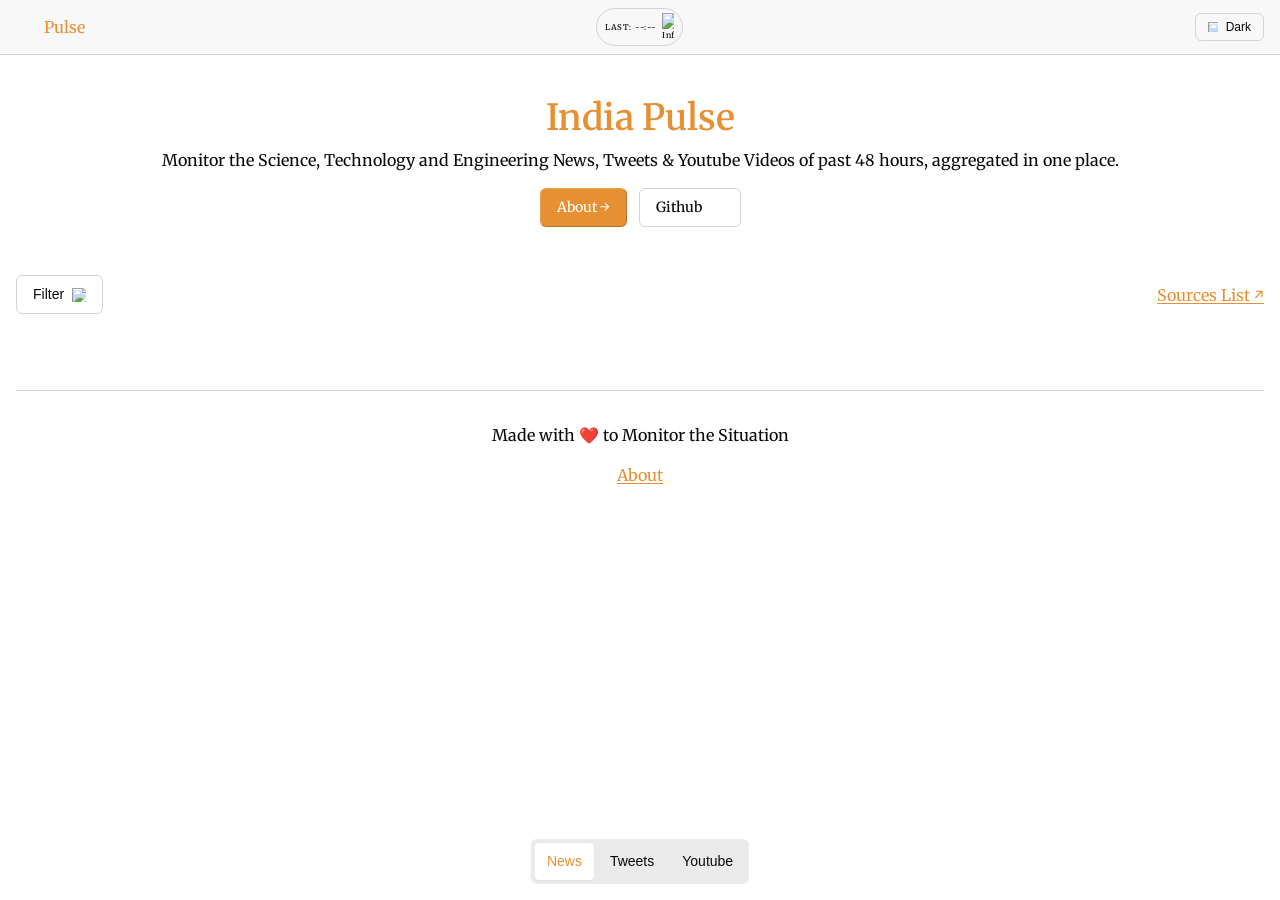
==== index.html @ 17185f75 "Initial commit" ====
<!DOCTYPE html>
<html lang="en">
<head>
    <meta charset="UTF-8">
    <title>Tech Pulse</title>
    <link rel="icon" type="image/png" href="img/favicon.png">

    <meta name="viewport" content="width=device-width, initial-scale=1.0">
    <meta name="description" content="Monitor the Indian Defense and Geopolitical News, Tweets & Youtube Videos from the past 48 hours aggregated in one place.">

    <meta property="og:type" content="website">
    <meta property="og:url" content="https://tech.indipulse.in">
    <meta property="og:title" content="Tech Pulse">
    <meta property="og:description" content="Monitor the Science, Technology and Engineering News, Tweets & Youtube Videos of past 48 hours, aggregated in one place.">

    <meta property="twitter:card" content="summary_large_image">
    <meta property="twitter:title" content="Tech Pulse">
    <meta property="twitter:description" content="Monitor the Science, Technology and Engineering News, Tweets & Youtube Videos of past 48 hours, aggregated in one place.">

    <link rel="stylesheet" href="src/css/oat.min.css">
    <link rel="stylesheet" href="src/css/style.css">
    <link rel="stylesheet" href="https://fonts.googleapis.com/css?family=Merriweather">
</head>
<body data-theme="light">

    <header>
        <div class="header-container hstack justify-between">
        <div class="hstack logo">         
            <img src="img/activity.svg" width="16" height="16">
            <span>Pulse</span>
        </div>
        <div title="Updates Hourly" class="badge outline pulse" data-tooltip-placement="bottom">LAST:<span id="last-run">--:--</span><img id="info-icon" src="img/info.svg" alt="Info" width="12" height="auto">
        </div>
        <button id="theme-toggle" class="button outline small hstack gap-2" onclick="toggleTheme()">
            <img id="theme-icon" src="img/moon.svg" alt="Theme" width="10" height="10">
            <span id="theme-text">Dark</span>
        </button>
        </div>
    </header>
<main class="container">
    
    <section class="align-center hero">
        <h1 class="head-title mb-2">India Pulse</h1>
        <p class="mb-4">Monitor the Science, Technology and Engineering News, Tweets & Youtube Videos of past 48 hours, aggregated in one place.</p>
        <div class="hstack justify-center">
            <a href="about.html" class="button">About →</a>
            <a href="https://github.com/oyegunmen/india-pulse" class="button outline" target="_blank">
                <span id="theme-text">Github</span>                
                <img src="img/github.svg" width="14" height="14">
            </a>
        </div>
    </section>

    <section class="vstack">
        <div class="hstack justify-between">
            <ot-dropdown>
                <button popovertarget="filter-menu" class="button outline hstack gap-2">
                    <span id="theme-text">Filter</span>
                    <img src="img/funnel.svg" alt="Theme" width="14" height="14">
                </button>
                <menu popover id="filter-menu" class="p-4">
                    <strong id="filter-title">Filter Sources</strong>
                    <hr>
                    <div id="site-checklist" class="mt-2 mb-2 vstack"></div>
                </menu>
            </ot-dropdown>

            <a href="about.html#sources">Sources List ↗&#xFE0E;</a>
        </div>

        <div class="justify-between">
        <ot-tabs>
            <div role="tabpanel"><div class="row" id="news-section"></div></div>
            <div role="tabpanel"><div class="row" id="tweets-section"></div></div>
            <div role="tabpanel"><div class="row" id="youtube-section"></div></div>

            <div role="tablist" class="bottom-nav">
                <button role="tab" id="btn-news" onclick="showTab('news')">News</button>
                <button role="tab" id="btn-tweets" onclick="showTab('tweets')">Tweets</button>
                <button role="tab" id="btn-youtube" onclick="showTab('youtube')">Youtube</button>
            </div>
        </ot-tabs>
        </div>
    </section>
    
    <footer class="align-center">
        <hr>
        <p>Made with ❤️ to Monitor the Situation</p>   
        <div class="hstack justify-center" style="gap: 20px;">
            <a href="about.html">About</a>
        </div>
    </footer>
</main>
<script src="src/js/app.js"></script>
<script src="src/js/oat.min.js"></script>
</body>
</html>
---- src/css/oat.min.css ----
main{
    margin-bottom: var(--space-16);
}

header {
    position: sticky;
    top: 0;
    width: 100%;
    padding: var(--space-2) var(--space-4);
    z-index: 1000;
    background-color: var(--head-background);
    border-bottom: 1px solid var(--border);
}

.header-container {
    max-width: 1250px;
    margin: 0 auto;
    display: flex;
}

body[data-theme="dark"] header .logo img{
    filter: invert(1) brightness(2);
    transition: filter 0.2s ease;
}

header .logo{
    color: var(--primary)
}

.hero{
    margin-top:var(--space-2);
}

section{
    margin-top: var(--space-12);
}

.bottom-nav {
    position: fixed;
    bottom: var(--space-4);
    left: 50%;
    transform: translateX(-50%);
    display: flex;
    z-index: 2000;
    align-items: center;
    background-color: var(--nav-background);

}

.bottom-nav [role="tab"].active, 
.bottom-nav [role="tab"][aria-selected="true"] {
    color: var(--primary);
}

.source {
    font-size: 0.7rem;
    font-weight: 600;
    text-transform: uppercase;
    color: var(--primary);
    letter-spacing: 0.1em;
}

.date {
    font-size: 0.75rem;
    letter-spacing: 0.05em;
}

.thumbnail{
    width: 100%; 
    border-radius: 6px; 
    margin-top: var(--space-1); 
    aspect-ratio: 16/9; 
    object-fit: cover;
}

.pulse{
    font-size: 0.5rem;
    letter-spacing: 0.05em;
    padding: var(--space-1) var(--space-2);
}

.tweet-content img{
    width: auto;
    height: auto;
    max-width: 100%;
    border-radius: 6px;
    margin-top: var(--space-1);
    display: block;
}

.head-title{
    color:  var(--primary);
}

body[data-theme="dark"] #theme-icon, body[data-theme="dark"] #info-icon,
body[data-theme="dark"] .button.outline img {
    filter: invert(1) brightness(2);
    transition: filter 0.2s ease;
}

#info-icon{
    margin-left: 2px;
}

.table .table-heading{
    font-weight: bold;
}

@layer theme,base,components,animations,utilities;@layer base{*,*:before,*:after{box-sizing:border-box;-webkit-tap-highlight-color:transparent}*{margin:0}html{tab-size:4}body,dialog,[popover]{font-family:var(--font-sans);font-size:var(--text-regular);line-height:var(--leading-normal);color:var(--foreground)}body{background-color:var(--background);color:var(--foreground);-webkit-font-smoothing:antialiased}main{padding-block-start:var(--space-8)}img,picture,video,canvas,svg{max-width:100%}p,h1,h2,h3,h4,h5,h6{overflow-wrap:break-word}h1,h2,h3,h4,h5,h6{font-weight:var(--font-semibold);line-height:1.25;&:first-child{margin-block-start:0}}h1{font-size:var(--text-1);margin:var(--space-10) 0 var(--space-6)}h2{font-size:var(--text-2);margin:var(--space-8) 0 var(--space-5)}h3{font-size:var(--text-3);margin:var(--space-6) 0 var(--space-4)}h4{font-size:var(--text-4);margin:var(--space-5) 0 var(--space-3)}h5{font-size:var(--text-5);margin:var(--space-4) 0 var(--space-2)}h6{font-size:var(--text-regular);margin:var(--space-4) 0 var(--space-2)}p{margin-block-end:var(--space-4);&:last-child{margin-block-end:0}}a{color:var(--primary);text-decoration:underline;text-underline-offset:2px;transition:color var(--transition-fast);&:hover{color:rgb(from var(--primary) r g b / .8)}}strong,b{font-weight:var(--font-semibold)}em,i{font-style:italic}small{font-size:var(--text-7)}code{font-family:var(--font-mono);font-size:.875em;padding:calc(var(--space-1) / 2) var(--space-1);background-color:var(--faint);border-radius:var(--radius-small)}pre{font-family:var(--font-mono);padding:var(--space-4);background-color:var(--faint);border-radius:var(--radius-medium);overflow-x:auto;margin-block-end:var(--space-4);code{padding:0;background:none;border-radius:0}}blockquote{border-inline-start:4px solid var(--border);padding-inline-start:var(--space-4);margin:var(--space-4) 0;color:var(--muted-foreground);font-style:italic}hr{border:none;border-top:1px solid var(--border);margin:var(--space-8) 0}ul,ol{padding-inline-start:var(--space-6);margin-block-end:var(--space-4)}ul{list-style-type:disc}ol{list-style-type:decimal}li{margin-block-end:var(--space-1)}mark{background-color:rgb(from var(--warning) r g b / .3);padding:calc(var(--space-1) / 2) var(--space-1);border-radius:var(--radius-small)}[hidden]{display:none}:focus-visible{outline:2px solid var(--ring);outline-offset:2px}:disabled{opacity:.5;cursor:not-allowed}}@layer theme{:root{color-scheme:light dark;--background: light-dark(#fff, #09090b);--foreground: light-dark(#09090b, #fafafa);--card: light-dark(#fff, #18181b);--card-foreground: light-dark(#09090b, #fafafa);--primary: light-dark(#574747, #fafafa);--primary-foreground: light-dark(#fafafa, #18181b);--secondary: light-dark(#f4f4f5, #27272a);--secondary-foreground: light-dark(#574747, #fafafa);--muted: light-dark(#f4f4f5, #27272a);--muted-foreground: light-dark(#71717a, #a1a1aa);--faint: light-dark(#fafafa, #1e1e21);--faint-foreground: light-dark(#a1a1aa, #71717a);--accent: light-dark(#f4f4f5, #27272a);--danger: light-dark(#d32f2f, #f4807b);--danger-foreground: light-dark(#fafafa, #18181b);--success: light-dark(#008032, #6cc070);--success-foreground: light-dark(#fafafa, #18181b);--warning: light-dark(#a65b00, #f0a030);--warning-foreground: #09090b;--border: light-dark(#d4d4d8, #52525b);--input: light-dark(#d4d4d8, #52525b);--ring: light-dark(#574747, #d4d4d8);--space-1: .25rem;--space-2: .5rem;--space-3: .75rem;--space-4: 1rem;--space-5: 1.25rem;--space-6: 1.5rem;--space-8: 2rem;--space-10: 2.5rem;--space-12: 3rem;--space-14: 3.5rem;--space-16: 4rem;--space-18: 4.5rem;--radius-small: .125rem;--radius-medium: .375rem;--radius-large: .75rem;--radius-full: 9999px;--bar-height: .5rem;--font-sans: system-ui, sans-serif;--font-mono: ui-monospace, Consolas, monospace;--text-1: clamp(1.75rem, 1.5rem + 1.1vw, 2.25rem);--text-2: clamp(1.5rem, 1.3rem + .8vw, 1.875rem);--text-3: clamp(1.25rem, 1.1rem + .5vw, 1.5rem);--text-4: clamp(1.125rem, 1.05rem + .3vw, 1.25rem);--text-5: 1.125rem;--text-6: 1rem;--text-7: .875rem;--text-8: .75rem;--text-regular: var(--text-6);--leading-normal: 1.5;--font-normal: 400;--font-medium: 500;--font-semibold: 600;--font-bold: 600;--shadow-small: 0 1px 2px 0 rgb(0 0 0 / .05);--shadow-medium: 0 1px 3px 0 rgb(0 0 0 / .1), 0 1px 2px -1px rgb(0 0 0 / .1);--shadow-large: 0 4px 6px -1px rgb(0 0 0 / .1), 0 2px 4px -2px rgb(0 0 0 / .1);--transition-fast: .12s cubic-bezier(.4, 0, .2, 1);--transition: .2s cubic-bezier(.4, 0, .2, 1);--z-dropdown: 50;--z-modal: 200}}@layer animations{@media(prefers-reduced-motion:reduce){*,*:before,*:after{animation-duration:.01ms!important;animation-iteration-count:1!important;transition-duration:.01ms!important;scroll-behavior:auto!important}}.animate-pop-in{opacity:1;transform:perspective(1000px) rotateX(0) translateZ(0);transition:opacity .15s cubic-bezier(.4,0,.2,1),transform .15s cubic-bezier(.4,0,.2,1),overlay .15s cubic-bezier(.4,0,.2,1) allow-discrete,display .15s cubic-bezier(.4,0,.2,1) allow-discrete;@starting-style{opacity:0;transform:perspective(1000px) rotateX(-15deg) translateZ(-80px)}&[data-state=closing]{opacity:0;transform:perspective(1000px) rotateX(-15deg) translateZ(-80px)}&[data-state=closing]::backdrop{opacity:0}}dialog::backdrop{opacity:1;transition:opacity .15s cubic-bezier(.4,0,.2,1);@starting-style{opacity:0}}.animate-slide-in{opacity:1;transform:translate(0);transition:opacity .15s cubic-bezier(.16,1,.3,1),transform .15s cubic-bezier(.16,1,.3,1);@starting-style{opacity:0;transform:translate(100%)}&[data-state=closing]{opacity:0;transform:translate(100%)}}}@layer components{figure[data-variant=avatar]:not([role=group]){display:inline-flex;align-items:center;justify-content:center;width:var(--sz, 2.5rem);height:var(--sz, 2.5rem);color:var(--primary);background-color:var(--muted);border-radius:var(--radius-full);font-weight:var(--font-medium);overflow:hidden;>img{width:100%;height:100%;object-fit:cover}&.small{--sz: 2rem}&.large{--sz: 3.25rem}}figure[data-variant=avatar][role=group]{display:inline-flex;align-items:center;margin:0;& figure[data-variant=avatar]{isolation:isolate;margin-inline-end:calc(var(--space-5) * -1);border:2px solid var(--background);&:last-child{margin-inline-end:0}}&.small{--sz: 2rem;& figure[data-variant=avatar]{margin-inline-end:calc(var(--space-4) * -.8);border-width:1px}}&.large{--sz: 3.25rem;& figure[data-variant=avatar]{margin-inline-end:calc(var(--space-6) * -1)}}}}@layer base{:is(button,[type=submit],[type=reset],[type=button],a.button),::file-selector-button{--_hov: color-mix(in srgb, var(--primary), white 25%);display:inline-flex;align-items:center;justify-content:center;gap:var(--space-2);padding:var(--space-2) var(--space-4);font-size:var(--text-7);font-weight:var(--font-medium);line-height:var(--leading-normal);white-space:nowrap;text-decoration:none;background-color:var(--primary);color:var(--primary-foreground);border-radius:var(--radius-medium);border:1px solid;border-color:rgb(from #fff r g b / .15) rgb(from #000 r g b / .2) rgb(from #000 r g b / .2) rgb(from #fff r g b / .15);transition:background-color var(--transition-fast),opacity var(--transition-fast),transform var(--transition-fast);&:not(:disabled){cursor:pointer}&:hover:not(:disabled){background-color:var(--_hov)}&:active:not(:disabled){transform:translate(1px,1px)}&[data-variant=secondary]{--_hov: color-mix(in srgb, var(--secondary), black 10%);background-color:var(--secondary);color:var(--secondary-foreground);border-color:rgb(from #fff r g b / .5) rgb(from #000 r g b / .1) rgb(from #000 r g b / .1) rgb(from #fff r g b / .5)}&[data-variant=danger]{--_hov: color-mix(in srgb, var(--danger), black 15%);background-color:var(--danger);color:var(--danger-foreground)}&:is(.outline,.ghost){--_hov: var(--accent);background-color:transparent;color:var(--foreground);&[data-variant=danger]{--_hov: color-mix(in srgb, var(--danger), transparent 90%);color:var(--danger)}&[data-variant=secondary]{--_hov: color-mix(in srgb, var(--secondary), transparent 80%);color:var(--secondary-foreground)}}&.outline{border-color:var(--border);&[data-variant=danger]{border-color:var(--danger)}&[data-variant=secondary]{border-color:var(--secondary)}}&.ghost{border-color:transparent}&.small{padding:var(--space-1) var(--space-3);font-size:var(--text-8)}&.large{height:3rem;padding:0 var(--space-6);font-size:var(--text-regular)}&.icon{width:2.5rem;padding:0;&.small{width:2rem}&.large{width:3rem}}}::file-selector-button{background-color:transparent;color:var(--foreground);border:1px solid var(--border)}::file-selector-button:hover{background-color:var(--accent)}}@layer components{menu.buttons{list-style-type:none;padding-inline-start:0;display:inline-flex;>li{&:first-child>*{border-start-start-radius:var(--radius-medium);border-end-start-radius:var(--radius-medium)}&:last-child>*{border-start-end-radius:var(--radius-medium);border-end-end-radius:var(--radius-medium)}>*{border-radius:0}&:not(:last-child)>*{border-inline-end:1px solid rgb(from var(--primary-foreground) r g b / .2)}}}}@layer base{label{display:block;font-size:var(--text-7);font-weight:var(--font-medium);&:has(input:where([type=checkbox],[type=radio])){display:inline-flex;align-items:center;gap:var(--space-2);font-weight:var(--font-normal)}}:where(input:not([type=checkbox],[type=radio],[type=range],[type=file],[type=color]),textarea,select){width:100%;margin-block-start:var(--space-1);padding:var(--space-2) var(--space-3);font-size:var(--text-7);line-height:var(--leading-normal);background-color:var(--background);color:var(--foreground);border:1px solid var(--input);border-radius:var(--radius-medium);transition:border-color var(--transition-fast),box-shadow var(--transition-fast);&::placeholder{color:var(--muted-foreground)}&:focus{outline:none;border-color:var(--ring);box-shadow:0 0 0 2px rgb(from var(--ring) r g b / .2);z-index:1}&:disabled{background-color:var(--muted)}&:is([aria-invalid=true],:user-invalid){border-color:var(--danger);&:focus{box-shadow:0 0 0 2px rgb(from var(--danger) r g b / .2)}}}textarea{height:auto;min-height:5rem;padding:var(--space-3);resize:vertical}select{appearance:none;background-image:url("data:image/svg+xml,%3Csvg xmlns='http://www.w3.org/2000/svg' width='16' height='16' viewBox='0 0 24 24' fill='none' stroke='%2371717a' stroke-width='2'%3E%3Cpath d='m6 9 6 6 6-6'/%3E%3C/svg%3E");background-repeat:no-repeat;background-position:right var(--space-2) center;padding-inline-end:var(--space-6)}input:where([type=checkbox],[type=radio]){appearance:none;width:1rem;height:1rem;margin:0;position:relative;background-color:var(--background);border:1px solid var(--input);transition:background-color var(--transition-fast),border-color var(--transition-fast);&:checked{background-color:var(--primary);border-color:var(--primary);&:after{content:"";position:absolute;inset:0;background-color:var(--primary-foreground);mask-position:center;mask-repeat:no-repeat;mask-size:100%}}}input[type=checkbox]{border-radius:var(--radius-small);&:checked:after{mask-image:url("data:image/svg+xml,%3Csvg xmlns='http://www.w3.org/2000/svg' viewBox='0 0 24 24' fill='none' stroke='currentColor' stroke-width='4'%3E%3Cpolyline points='20 6 9 17 4 12'/%3E%3C/svg%3E")}&[role=switch]{--switch-height: calc(var(--bar-height) * 3);--switch-inset: 2px;--switch-thumb: calc(var(--switch-height) - var(--switch-inset) * 3);width:calc(var(--switch-height) * 2);height:var(--switch-height);border-radius:var(--radius-full);background-color:var(--input);&:before{content:"";position:absolute;top:50%;left:var(--switch-inset);transform:translateY(-50%);width:var(--switch-thumb);height:var(--switch-thumb);background-color:var(--background);border-radius:var(--radius-full);transition:transform var(--transition);box-shadow:var(--shadow-small)}&:checked{background-color:var(--primary);&:after{content:none}&:before{transform:translateY(-50%) translate(var(--switch-height))}}}}input[type=radio]{border-radius:var(--radius-full);&:checked:after{mask-image:url("data:image/svg+xml,%3Csvg xmlns='http://www.w3.org/2000/svg' viewBox='0 0 16 16'%3E%3Ccircle cx='8' cy='8' r='4' fill='currentColor'/%3E%3C/svg%3E")}}:where(input:where([type=checkbox],[type=radio],[type=range]),select):not(:disabled),label:has(input:where([type=checkbox],[type=radio]):not(:disabled)){cursor:pointer}input[type=range]{width:100%;height:var(--bar-height);appearance:none;background:var(--muted);border-radius:var(--radius-full);&::-webkit-slider-thumb{appearance:none;width:1.25rem;height:1.25rem;background:var(--primary);border-radius:var(--radius-full);transition:transform var(--transition-fast);&:hover{transform:scale(1.1)}}&::-moz-range-thumb{width:1.25rem;height:1.25rem;background:var(--primary);border:none;border-radius:var(--radius-full)}}fieldset{border:1px solid var(--border);border-radius:var(--radius-medium);padding:var(--space-4);margin-block-end:var(--space-4)}legend{font-size:var(--text-7);font-weight:var(--font-medium);padding:0 var(--space-2)}}@layer components{fieldset.group{display:flex;align-items:stretch;border:none;padding:0;margin:0;>:is(input,textarea,select){flex:1;margin-block-start:0;&:not(:focus):not(:last-child){border-inline-end-color:transparent}}>:is(input,textarea,select,button){border-radius:0;&:first-child{border-radius:var(--radius-medium) 0 0 var(--radius-medium)}&:last-child{border-radius:0 var(--radius-medium) var(--radius-medium) 0}}>legend{float:inline-start;display:inline-flex;align-items:center;padding:0 var(--space-3);line-height:var(--leading-normal);font-weight:var(--font-normal);color:var(--muted-foreground);background-color:var(--muted);border:1px solid var(--input);border-inline-end:none;border-radius:var(--radius-medium) 0 0 var(--radius-medium)}}[data-field]{margin-block-end:var(--space-4);[data-hint],.error{font-size:var(--text-8);font-weight:var(--font-normal);color:var(--muted-foreground);margin-block-start:var(--space-1)}.error{display:none}&[data-field=error] .error{display:block;color:var(--danger)}}}@layer base{.table{min-width:320px;width:100%;overflow-x:auto}table{border-collapse:collapse;width:100%;font-size:var(--text-7)}thead{border-bottom:1px solid var(--border)}th,td{overflow-wrap:break-word}th{padding:var(--space-3) var(--space-2);text-align:start;font-weight:var(--font-medium);color:var(--muted-foreground)}td{padding:var(--space-3) var(--space-2)}tbody tr{border-bottom:1px solid var(--border);transition:background-color var(--transition-fast);&:last-child{border-bottom:none}&:hover{background-color:rgb(from var(--muted) r g b / .5)}}}@layer base{progress{appearance:none;width:100%;height:var(--bar-height);border:none;border-radius:var(--radius-full);overflow:hidden;background-color:var(--muted);&::-webkit-progress-bar{background-color:var(--muted);border-radius:var(--radius-full)}&::-webkit-progress-value{background-color:var(--primary);border-radius:var(--radius-full);transition:width var(--transition)}&::-moz-progress-bar{background-color:var(--primary);border-radius:var(--radius-full)}}meter{appearance:none;width:100%;height:var(--bar-height);border:none;border-radius:var(--radius-full);overflow:hidden;background:var(--muted);&::-webkit-meter-bar{background:var(--muted);border:none;border-radius:var(--radius-full);height:var(--bar-height)}&::-webkit-meter-optimum-value,&::-webkit-meter-suboptimum-value,&::-webkit-meter-even-less-good-value{border-radius:var(--radius-full)}&::-webkit-meter-optimum-value{background:var(--success)}&::-webkit-meter-suboptimum-value{background:var(--warning)}&::-webkit-meter-even-less-good-value{background:var(--danger)}&::-moz-meter-bar{background:var(--success);border-radius:var(--radius-full)}&:-moz-meter-sub-optimum::-moz-meter-bar{background:var(--warning)}&:-moz-meter-sub-sub-optimum::-moz-meter-bar{background:var(--danger)}}}@layer components{[aria-busy=true]{&:before{content:"";display:inline-block;inset:0;margin:auto;width:1.5rem;height:1.5rem;border:2px solid var(--muted);border-top-color:var(--primary);border-radius:var(--radius-full);animation:spin 1s linear infinite;text-align:center}&[data-spinner~=small]:before{width:1rem;height:1rem}&[data-spinner~=large]:before{width:2rem;height:2rem;border-width:3px}&[data-spinner~=overlay]{position:relative;>*{opacity:.3;pointer-events:none}&:before{position:absolute;inset:0;margin:auto;z-index:1}}}@keyframes spin{to{transform:rotate(360deg)}}}@layer components{:root{--grid-cols: 12;--grid-gap: 1.5rem;--container-max: 1280px;--container-pad: 1rem}.container{width:100%;max-width:var(--container-max);margin-inline:auto;padding-inline:var(--container-pad)}.row{display:grid;grid-template-columns:repeat(var(--grid-cols),1fr);gap:var(--grid-gap);width:100%}.col,[class*=col-]{grid-column-end:span calc(var(--span, var(--grid-cols)) + var(--offset, 0))}.col-1{--span: 1}.col-2{--span: 2}.col-3{--span: 3}.col-4{--span: 4}.col-5{--span: 5}.col-6{--span: 6}.col-7{--span: 7}.col-8{--span: 8}.col-9{--span: 9}.col-10{--span: 10}.col-11{--span: 11}.col-12{--span: 12}.offset-1{--offset: 1}.offset-2{--offset: 2}.offset-3{--offset: 3}.offset-4{--offset: 4}.offset-5{--offset: 5}.offset-6{--offset: 6}[class*=offset-]{margin-inline-start:calc(var(--offset) * (100% + var(--grid-gap)) / (var(--span) + var(--offset)))}.col-end{grid-column-start:span var(--span, 1);grid-column-end:-1}@media(max-width:768px){.row{--grid-cols: 4;--grid-gap: 1rem}.col,[class*=col-]{--span: 4}[class*=offset-]{--offset: 0;margin-inline-start:0}}}@layer components{.card{background-color:var(--card);color:var(--card-foreground);border:1px solid var(--border);border-radius:var(--radius-medium);box-shadow:var(--shadow-small);padding:var(--space-6)}}@layer components{[role=alert]{position:relative;display:flex;gap:var(--space-3);padding:var(--space-4) var(--space-6);background-color:var(--background);border:1px solid var(--border);border-radius:var(--radius-medium);font-size:var(--text-7);&[data-variant]{border:none}&[data-variant=error],&[data-variant=danger]{color:var(--danger);background-color:light-dark(color-mix(in srgb,var(--danger) 8%,transparent),color-mix(in srgb,var(--danger) 20%,transparent));& a{color:var(--danger)}}&[data-variant=success]{color:var(--success);background-color:light-dark(color-mix(in srgb,var(--success) 8%,transparent),color-mix(in srgb,var(--success) 20%,transparent));& a{color:var(--success)}}&[data-variant=warning]{color:var(--warning);background-color:light-dark(color-mix(in srgb,var(--warning) 8%,transparent),color-mix(in srgb,var(--warning) 20%,transparent));& a{color:var(--warning)}}}}@layer components{.badge{display:inline-flex;align-items:center;gap:var(--space-1);padding:var(--space-1) var(--space-4);font-size:var(--text-8);font-weight:var(--font-medium);line-height:var(--leading-normal);background-color:var(--primary);color:var(--primary-foreground);border-radius:var(--radius-full);&.outline{background-color:transparent;color:var(--foreground);border:1px solid var(--border)}&[data-variant=secondary]{background-color:var(--secondary);color:var(--secondary-foreground)}&[data-variant=success]{color:var(--success);background-color:light-dark(color-mix(in srgb,var(--success) 10%,transparent),color-mix(in srgb,var(--success) 30%,transparent))}&[data-variant=warning]{color:var(--warning);background-color:light-dark(color-mix(in srgb,var(--warning) 10%,transparent),color-mix(in srgb,var(--warning) 30%,transparent))}&[data-variant=danger]{color:var(--danger);background-color:light-dark(color-mix(in srgb,var(--danger) 10%,transparent),color-mix(in srgb,var(--danger) 30%,transparent))}}}@layer components{details{border:1px solid var(--border);border-radius:var(--radius-medium);overflow:hidden;+details{margin-top:-1px;border-start-start-radius:0;border-start-end-radius:0}&:has(+details){border-end-start-radius:0;border-end-end-radius:0}&[open] summary{border-bottom:1px solid var(--border)}}summary{display:flex;align-items:center;justify-content:space-between;gap:var(--space-2);padding:var(--space-4);font-weight:var(--font-medium);cursor:pointer;user-select:none;transition:background-color var(--transition-fast);&:hover{background-color:var(--muted)}&::-webkit-details-marker,&::marker{display:none}&:after{content:"";width:1em;height:1em;flex-shrink:0;background-color:currentColor;mask-image:url("data:image/svg+xml,%3Csvg xmlns='http://www.w3.org/2000/svg' viewBox='0 0 24 24' fill='none' stroke='currentColor' stroke-width='2'%3E%3Cpath d='m6 9 6 6 6-6'/%3E%3C/svg%3E");mask-size:contain;mask-repeat:no-repeat;transition:transform var(--transition-fast)}details[open] &:after{transform:rotate(180deg)}}details>*:not(summary){margin:var(--space-4)}}@layer components{[role=tablist]{display:inline-flex;align-items:center;gap:var(--space-1);padding:var(--space-1);background-color:var(--muted);border-radius:var(--radius-medium)}[role=tab]{display:inline-flex;align-items:center;justify-content:center;padding:var(--space-2) var(--space-3);font-size:var(--text-7);font-weight:var(--font-medium);white-space:nowrap;background-color:transparent;color:var(--foreground);border:none;border-radius:calc(var(--radius-medium) - 2px);cursor:pointer;transition:background-color var(--transition-fast),color var(--transition-fast);&:hover{color:var(--muted-foreground)}&[aria-selected=true]{background-color:var(--background);box-shadow:var(--shadow-small)}}[role=tabpanel]{padding:var(--space-4) 0;&:focus-visible{outline:none}}}@layer components{dialog{position:fixed;inset:0;z-index:var(--z-modal);width:min(100% - 2rem,32rem);max-height:85vh;margin:auto;padding:0;background-color:var(--card);border:1px solid var(--border);border-radius:var(--radius-large);box-shadow:var(--shadow-large);overflow:hidden;opacity:0;transform:scale(.95);transition:opacity .15s ease,transform .15s ease,overlay .15s ease allow-discrete,display .15s ease allow-discrete;&:is([open],:popover-open){opacity:1;transform:scale(1)}@starting-style{&:is([open],:popover-open){opacity:0;transform:scale(.95)}}&::backdrop{background-color:#0000;transition:background-color .15s ease,overlay .15s ease allow-discrete,display .15s ease allow-discrete}&:is([open],:popover-open)::backdrop{background-color:#00000080}@starting-style{&:is([open],:popover-open)::backdrop{background-color:#0000}}>header,>form>header{display:flex;flex-direction:column;gap:var(--space-1);padding:var(--space-6);padding-block-end:0;>h1,>h2,>h3,>h4,>h5,>h6{margin-block-end:0}>p{font-size:var(--text-7);color:var(--muted-foreground);margin-block-end:0}}>p,>div,>section,>form>p,>form>div,>form>section{padding:var(--space-6);overflow-y:auto}>footer,>form>footer{display:flex;justify-content:flex-end;gap:var(--space-2);padding:var(--space-6);padding-block-start:0}}}@layer components{ot-dropdown{[popover]{position:fixed;margin:0;min-width:12rem;background-color:var(--background);border:1px solid var(--border);border-radius:var(--radius-medium);box-shadow:var(--shadow-medium);opacity:0;transform:translateY(-4px);transition:opacity .15s ease-out,transform .15s ease-out,display .15s allow-discrete,overlay .15s allow-discrete;&:popover-open{opacity:1;transform:translateY(0)}@starting-style{&:popover-open{opacity:0;transform:translateY(-4px)}}hr{margin:var(--space-1) 0}}[role=menuitem]{display:flex;align-items:center;justify-content:start;gap:var(--space-2);width:100%;padding:var(--space-2) var(--space-3);font-size:var(--text-7);text-align:start;color:var(--foreground);background:none;border:none;border-radius:var(--radius-small);cursor:pointer;&:hover,&:focus{background-color:var(--accent);outline:none}}}}@layer components{.toast-container{position:fixed;display:flex;flex-direction:column;pointer-events:none;margin:0;padding:0;border:none;background:transparent;overflow:visible;&::backdrop{display:none}&[data-placement=top-left]{inset:var(--space-4) auto auto var(--space-4)}&[data-placement=top-center]{inset:var(--space-4) auto auto 50%;transform:translate(-50%)}&[data-placement=top-right]{inset:var(--space-4) var(--space-4) auto auto}&[data-placement=bottom-left]{inset:auto auto var(--space-4) var(--space-4);flex-direction:column-reverse}&[data-placement=bottom-center]{inset:auto auto var(--space-4) 50%;transform:translate(-50%);flex-direction:column-reverse}&[data-placement=bottom-right]{inset:auto var(--space-4) var(--space-4) auto;flex-direction:column-reverse}}.toast{--transition: .3s;--transition-in: calc(var(--transition) - 50ms);padding:var(--space-5) var(--space-4);max-width:28rem;min-width:20rem;pointer-events:auto;background-color:var(--card);border:1px solid var(--border);border-inline-start-width:var(--space-1);border-inline-start-style:solid;border-radius:var(--radius-medium);box-shadow:var(--shadow-small);transition:opacity var(--transition-in),transform var(--transition-in),margin var(--transition-in);line-height:1;.toast-title{font-weight:600;margin:0 0 var(--space-3) 0}.toast-message{color:var(--muted-foreground)}&[data-variant=success]{border-inline-start-color:var(--success);.toast-title{color:var(--success)}}&[data-variant=danger]{border-inline-start-color:var(--danger);.toast-title{color:var(--danger)}}&[data-variant=warning]{border-inline-start-color:var(--warning);.toast-title{color:var(--warning)}}>[data-close]{margin-inline-start:auto;background:none;border:none;padding:0;cursor:pointer;opacity:.5;&:hover{opacity:1}}margin:var(--space-2) 0;&[data-entering]{opacity:0;transform:translateY(-1rem)}&[data-exiting]{opacity:0;margin:0;padding-block:0;max-height:0;overflow:hidden;transition:opacity var(--transition),margin var(--transition),padding var(--transition),max-height var(--transition)}}}@layer components{[data-sidebar-layout]{display:grid;grid-template-columns:14rem 1fr;grid-template-rows:auto 1fr;height:100dvh;>main{grid-row:2;min-width:0;overflow-y:auto}>aside[data-sidebar]{grid-row:2;min-height:0;z-index:1;background-color:var(--background);border-inline-end:1px solid var(--border);box-shadow:var(--shadow-medium);display:flex;flex-direction:column;>:is(header,footer){flex-shrink:0;padding:var(--space-3)}>footer{margin-block-start:auto}>nav{flex:1;min-height:0;overflow-y:auto;padding:var(--space-3) var(--space-2);font-size:var(--text-7);ul{list-style:none;padding:0;margin:0;display:flex;flex-direction:column;gap:var(--space-1);li{margin:0}}a{display:flex;gap:var(--space-2);padding:var(--space-1) var(--space-3);color:var(--foreground);text-decoration:none;border-radius:var(--radius-small);transition:background-color var(--transition-fast);&:is(:hover,[aria-current]){background-color:var(--accent)}}details{border:none;overflow:visible;+details{margin-top:0}&[open] summary{border-bottom:none}>ul{margin-inline-start:var(--space-4);padding:var(--space-1) 0}}summary{justify-content:flex-start;padding:var(--space-2) var(--space-3);border-radius:var(--radius-small);&:after{width:.75rem;height:.75rem;margin-inline-start:auto}}}}>nav[data-topnav]{grid-column:1 / -1}}nav[data-topnav]{position:sticky;top:0;z-index:5;display:flex;align-items:center;gap:var(--space-3);padding:var(--space-2) var(--space-4);background-color:var(--background);border-bottom:1px solid var(--border);box-shadow:var(--shadow-small);a{text-decoration:none}}:is([data-sidebar-toggle],[data-sidebar-header]){display:none}[data-sidebar-toggle]{padding:0 var(--space-1);background:none;border:1px solid var(--border);border-radius:var(--radius-small)}@media(min-width:769px){[data-sidebar-layout=always]{transition:grid-template-columns var(--transition);[data-sidebar-toggle]{display:inline-block}>aside[data-sidebar]{transform:translate(0);opacity:1;transition:transform var(--transition),opacity var(--transition),visibility var(--transition)}&[data-sidebar-open]{grid-template-columns:0px 1fr;gap:0;>aside[data-sidebar]{overflow:hidden;min-width:0;transform:translate(-100%);opacity:0;visibility:hidden;border-inline-end:none}}}}@media(max-width:768px){[data-sidebar-layout]{grid-template-columns:1fr;>main{grid-column:1}>aside[data-sidebar]{grid-column:1;z-index:2;width:16rem;transform:translate(-100%);transition:transform var(--transition);box-shadow:var(--shadow-large)}&[data-sidebar-open]>aside[data-sidebar]{transform:translate(0)}}[data-sidebar-toggle]{display:inline-block}[data-sidebar-header]{display:flex;align-items:center;gap:var(--space-3);padding:var(--space-3) var(--space-4);border-bottom:1px solid var(--border)}}}@layer components{[role=status].skeleton{--_c: light-dark( color-mix(in srgb, var(--muted) 15%, white), color-mix(in srgb, var(--muted) 90%, var(--foreground)) );margin-block-end:var(--space-3);background:var(--muted);border-radius:var(--radius-medium);animation:anim 2s infinite;background-size:200% 100%;background-image:linear-gradient(90deg,var(--muted) 0%,var(--_c) 50%,var(--muted) 100%);&.box{width:4rem;height:4rem}&.line{height:1rem;width:100%}}[role=status].skeleton:last-child{margin-block-end:0}@keyframes anim{0%{background-position:200% 0}to{background-position:-200% 0}}}@layer components{[data-tooltip]{position:relative}[data-tooltip]:before,[data-tooltip]:after{position:absolute;inset-inline-start:50%;opacity:0;visibility:hidden;transition:opacity var(--transition-fast),transform var(--transition-fast),visibility var(--transition-fast);pointer-events:none;z-index:calc(var(--z-modal) + 10)}[data-tooltip]:after{content:attr(data-tooltip);inset-block-end:calc(100% + 10px);transform:translate(-50%) translateY(4px);padding:var(--space-2) var(--space-3);font-size:var(--text-7);line-height:1;white-space:nowrap;background:var(--foreground);color:var(--background);border-radius:var(--radius-medium)}[data-tooltip]:before{content:"";inset-block-end:calc(100% - 5px);transform:translate(-50%) translateY(4px);border:8px solid transparent;border-top-color:var(--foreground)}[data-tooltip][data-tooltip-placement=bottom]:after{inset-block-start:calc(100% + 10px);inset-block-end:auto;transform:translate(-50%) translateY(-4px)}[data-tooltip][data-tooltip-placement=bottom]:before{inset-block-start:calc(100% - 5px);inset-block-end:auto;transform:translate(-50%) translateY(-4px);border-color:transparent;border-bottom-color:var(--foreground)}[data-tooltip]:is([data-tooltip-placement=left],[data-tooltip-placement=right]):before,[data-tooltip]:is([data-tooltip-placement=left],[data-tooltip-placement=right]):after{inset-block-start:50%;inset-block-end:auto}[data-tooltip]:is([data-tooltip-placement=left],[data-tooltip-placement=right]):before{border-color:transparent}[data-tooltip][data-tooltip-placement=left]:before,[data-tooltip][data-tooltip-placement=left]:after{inset-inline-start:auto;transform:translate(4px) translateY(-50%)}[data-tooltip][data-tooltip-placement=left]:after{inset-inline-end:calc(100% + 10px)}[data-tooltip][data-tooltip-placement=left]:before{inset-inline-end:calc(100% - 5px);border-inline-start-color:var(--foreground)}[data-tooltip][data-tooltip-placement=right]:before,[data-tooltip][data-tooltip-placement=right]:after{transform:translate(-4px) translateY(-50%)}[data-tooltip][data-tooltip-placement=right]:after{inset-inline-start:calc(100% + 10px)}[data-tooltip][data-tooltip-placement=right]:before{inset-inline-start:calc(100% - 5px);border-inline-end-color:var(--foreground)}[data-tooltip]:is(:hover,:focus-visible):before,[data-tooltip]:is(:hover,:focus-visible):after{opacity:1;visibility:visible;transition-delay:.7s;transform:translate(-50%) translateY(0)}[data-tooltip]:is([data-tooltip-placement=left],[data-tooltip-placement=right]):is(:hover,:focus-visible):before,[data-tooltip]:is([data-tooltip-placement=left],[data-tooltip-placement=right]):is(:hover,:focus-visible):after{transform:translate(0) translateY(-50%)}}@layer utilities{.align-left{text-align:start}.align-center{text-align:center}.align-right{text-align:end}.text-light{color:var(--muted-foreground)}.text-lighter{color:var(--faint-foreground)}.flex{display:flex}.flex-col{flex-direction:column}.items-center{align-items:center}.justify-center{justify-content:center}.justify-between{justify-content:space-between}.justify-end{justify-content:flex-end}.hstack{display:flex;align-items:center;gap:var(--space-3);flex-wrap:wrap;align-content:flex-start;height:auto;>*{margin:0}}.vstack{display:flex;flex-direction:column;gap:var(--space-3)}.gap-1{gap:var(--space-1)}.gap-2{gap:var(--space-2)}.gap-4{gap:var(--space-4)}.mt-2{margin-block-start:var(--space-2)}.mt-4{margin-block-start:var(--space-4)}.mt-6{margin-block-start:var(--space-6)}.mb-2{margin-block-end:var(--space-2)}.mb-4{margin-block-end:var(--space-4)}.mb-6{margin-block-end:var(--space-6)}.p-4{padding:var(--space-4)}.w-100{width:100%}:is(ul,ol,a).unstyled{list-style:none;text-decoration:none;padding:0}}
---- src/css/style.css ----
:root {
    color-scheme: light dark;
    --font-sans: "Merriweather";

    --background: #fff;
    --foreground: #09090b;
    --card: #fbfbfb;
    --card-foreground: #09090b;
    --nav-background: #ecebeb;
    --head-background: #f8f8f8;
    --primary: #e79033;
    --primary-foreground: #fafafa;
    --secondary: #f4f4f5;
    --secondary-foreground: #574747;
    --muted: #f4f4f5;
    --muted-foreground: #71717a;
    --faint: #fafafa;
    --faint-foreground: #a1a1aa;
    --accent: #f4f4f5;
    --danger: #d32f2f;
    --danger-foreground: #fafafa;
    --success: #008032;
    --success-foreground: #fafafa;
    --warning: #a65b00;
    --warning-foreground: #09090b;
    --border: #d4d4d8;
    --input: #d4d4d8;
    --ring: #574747;


    --background: light-dark(#fff, #1e1e20);
    --foreground: light-dark(#09090b, #fafafa);
    --card: light-dark(#fbfbfb, #27272b);
    --card-foreground: light-dark(#09090b, #fafafa);
    --nav-background: light-dark(#ecebeb, #343434);
    --head-background: light-dark(#f8f8f8, #343434);
    --primary: light-dark(#e79033, #e79033);
    --primary-foreground: light-dark(#fafafa, #18181b);
    --secondary: light-dark(#f4f4f5, #27272a);
    --secondary-foreground: light-dark(#574747, #fafafa);
    --muted: light-dark(#f4f4f5, #27272a);
    --muted-foreground: light-dark(#71717a, #a1a1aa);
    --faint: light-dark(#fafafa, #1e1e21);
    --faint-foreground: light-dark(#a1a1aa, #71717a);
    --accent: light-dark(#f4f4f5, #27272a);
    --danger: light-dark(#d32f2f, #f4807b);
    --danger-foreground: light-dark(#fafafa, #18181b);
    --success: light-dark(#008032, #6cc070);
    --success-foreground: light-dark(#fafafa, #18181b);
    --warning: light-dark(#a65b00, #f0a030);
    --border: light-dark(#d4d4d8, #52525b);
    --input: light-dark(#d4d4d8, #52525b);
    --ring: light-dark(#574747, #d4d4d8);
}

body[data-theme="light"] {
    color-scheme: light;
}
body[data-theme="dark"] {
    color-scheme: dark;
}

@supports not (color: light-dark(#fff, #000)) {
    
    @media (prefers-color-scheme: dark) {
        :root {
            --background: #1e1e20;
            --foreground: #fafafa;
            --card: #27272b;
            --card-foreground: #fafafa;
            --nav-background: #343434;
            --head-background: #343434;
            --primary: #e79033;
            --primary-foreground: #18181b;
            --secondary: #27272a;
            --secondary-foreground: #fafafa;
            --muted: #27272a;
            --muted-foreground: #a1a1aa;
            --faint: #1e1e21;
            --faint-foreground: #71717a;
            --accent: #27272a;
            --danger: #f4807b;
            --danger-foreground: #18181b;
            --success: #6cc070;
            --success-foreground: #18181b;
            --warning: #f0a030;
            --border: #52525b;
            --input: #52525b;
            --ring: #d4d4d8;
        }
    }

    body[data-theme="dark"] {
        --background: #1e1e20;
        --foreground: #fafafa;
        --card: #27272b;
        --card-foreground: #fafafa;
        --nav-background: #343434;
        --head-background: #343434;
        --primary: #e79033;
        --primary-foreground: #18181b;
        --secondary: #27272a;
        --secondary-foreground: #fafafa;
        --muted: #27272a;
        --muted-foreground: #a1a1aa;
        --faint: #1e1e21;
        --faint-foreground: #71717a;
        --accent: #27272a;
        --danger: #f4807b;
        --danger-foreground: #18181b;
        --success: #6cc070;
        --success-foreground: #18181b;
        --warning: #f0a030;
        --border: #52525b;
        --input: #52525b;
        --ring: #d4d4d8;
    }

    body[data-theme="light"] {
        --background: #fff;
        --foreground: #09090b;
        --card: #fbfbfb;
        --card-foreground: #09090b;
        --nav-background: #ecebeb;
        --head-background: #f8f8f8;
        --primary: #e79033;
        --primary-foreground: #fafafa;
        --secondary: #f4f4f5;
        --secondary-foreground: #574747;
        --muted: #f4f4f5;
        --muted-foreground: #71717a;
        --faint: #fafafa;
        --faint-foreground: #a1a1aa;
        --accent: #f4f4f5;
        --danger: #d32f2f;
        --danger-foreground: #fafafa;
        --success: #008032;
        --success-foreground: #fafafa;
        --warning: #a65b00;
        --border: #d4d4d8;
        --input: #d4d4d8;
        --ring: #574747;
    }
}
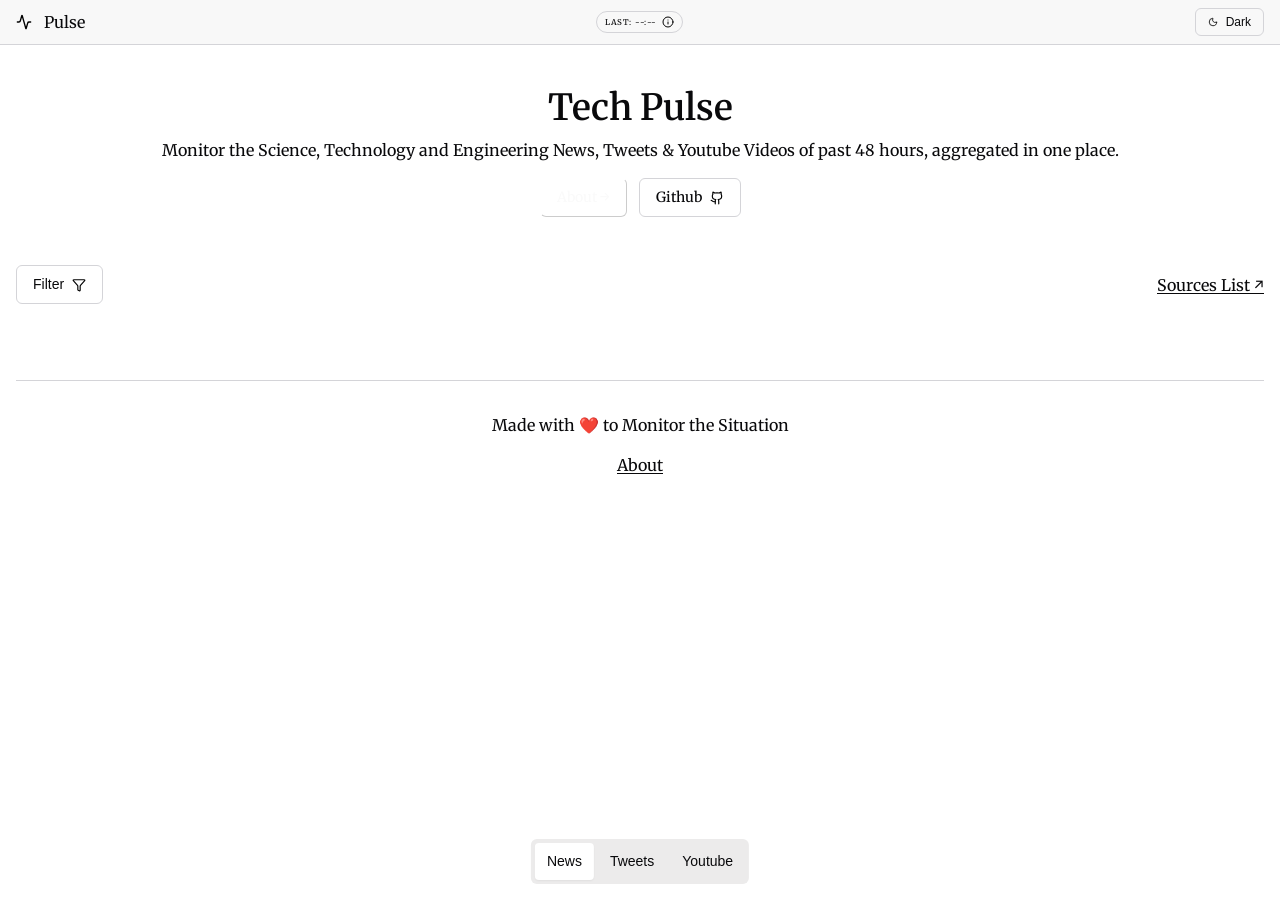
==== commit f0134e43: "Theme Change" ====
--- a/index.html
+++ b/index.html
@@ -40,11 +40,11 @@
 <main class="container">
     
     <section class="align-center hero">
-        <h1 class="head-title mb-2">India Pulse</h1>
+        <h1 class="head-title mb-2">Tech Pulse</h1>
         <p class="mb-4">Monitor the Science, Technology and Engineering News, Tweets & Youtube Videos of past 48 hours, aggregated in one place.</p>
         <div class="hstack justify-center">
             <a href="about.html" class="button">About →</a>
-            <a href="https://github.com/oyegunmen/india-pulse" class="button outline" target="_blank">
+            <a href="https://github.com/oyegunmen/tech-pulse" class="button outline" target="_blank">
                 <span id="theme-text">Github</span>                
                 <img src="img/github.svg" width="14" height="14">
             </a>
--- a/src/css/style.css
+++ b/src/css/style.css
@@ -1,6 +1,7 @@
 :root {
     color-scheme: light dark;
     --font-sans: "Merriweather";
+    --primary-raw: #2274ed;
 
     --background: #fff;
     --foreground: #09090b;
@@ -8,7 +9,7 @@
     --card-foreground: #09090b;
     --nav-background: #ecebeb;
     --head-background: #f8f8f8;
-    --primary: #e79033;
+    --primary: var(--primary-raw);
     --primary-foreground: #fafafa;
     --secondary: #f4f4f5;
     --secondary-foreground: #574747;
@@ -34,7 +35,7 @@
     --card-foreground: light-dark(#09090b, #fafafa);
     --nav-background: light-dark(#ecebeb, #343434);
     --head-background: light-dark(#f8f8f8, #343434);
-    --primary: light-dark(#e79033, #e79033);
+    --primary: light-dark(var(--primary-raw);, var(--primary-raw););
     --primary-foreground: light-dark(#fafafa, #18181b);
     --secondary: light-dark(#f4f4f5, #27272a);
     --secondary-foreground: light-dark(#574747, #fafafa);
@@ -70,7 +71,7 @@
             --card-foreground: #fafafa;
             --nav-background: #343434;
             --head-background: #343434;
-            --primary: #e79033;
+            --primary: var(--primary-raw);;
             --primary-foreground: #18181b;
             --secondary: #27272a;
             --secondary-foreground: #fafafa;
@@ -97,7 +98,7 @@
         --card-foreground: #fafafa;
         --nav-background: #343434;
         --head-background: #343434;
-        --primary: #e79033;
+        --primary: var(--primary-raw);;
         --primary-foreground: #18181b;
         --secondary: #27272a;
         --secondary-foreground: #fafafa;
@@ -123,7 +124,7 @@
         --card-foreground: #09090b;
         --nav-background: #ecebeb;
         --head-background: #f8f8f8;
-        --primary: #e79033;
+        --primary: var(--primary-raw);;
         --primary-foreground: #fafafa;
         --secondary: #f4f4f5;
         --secondary-foreground: #574747;
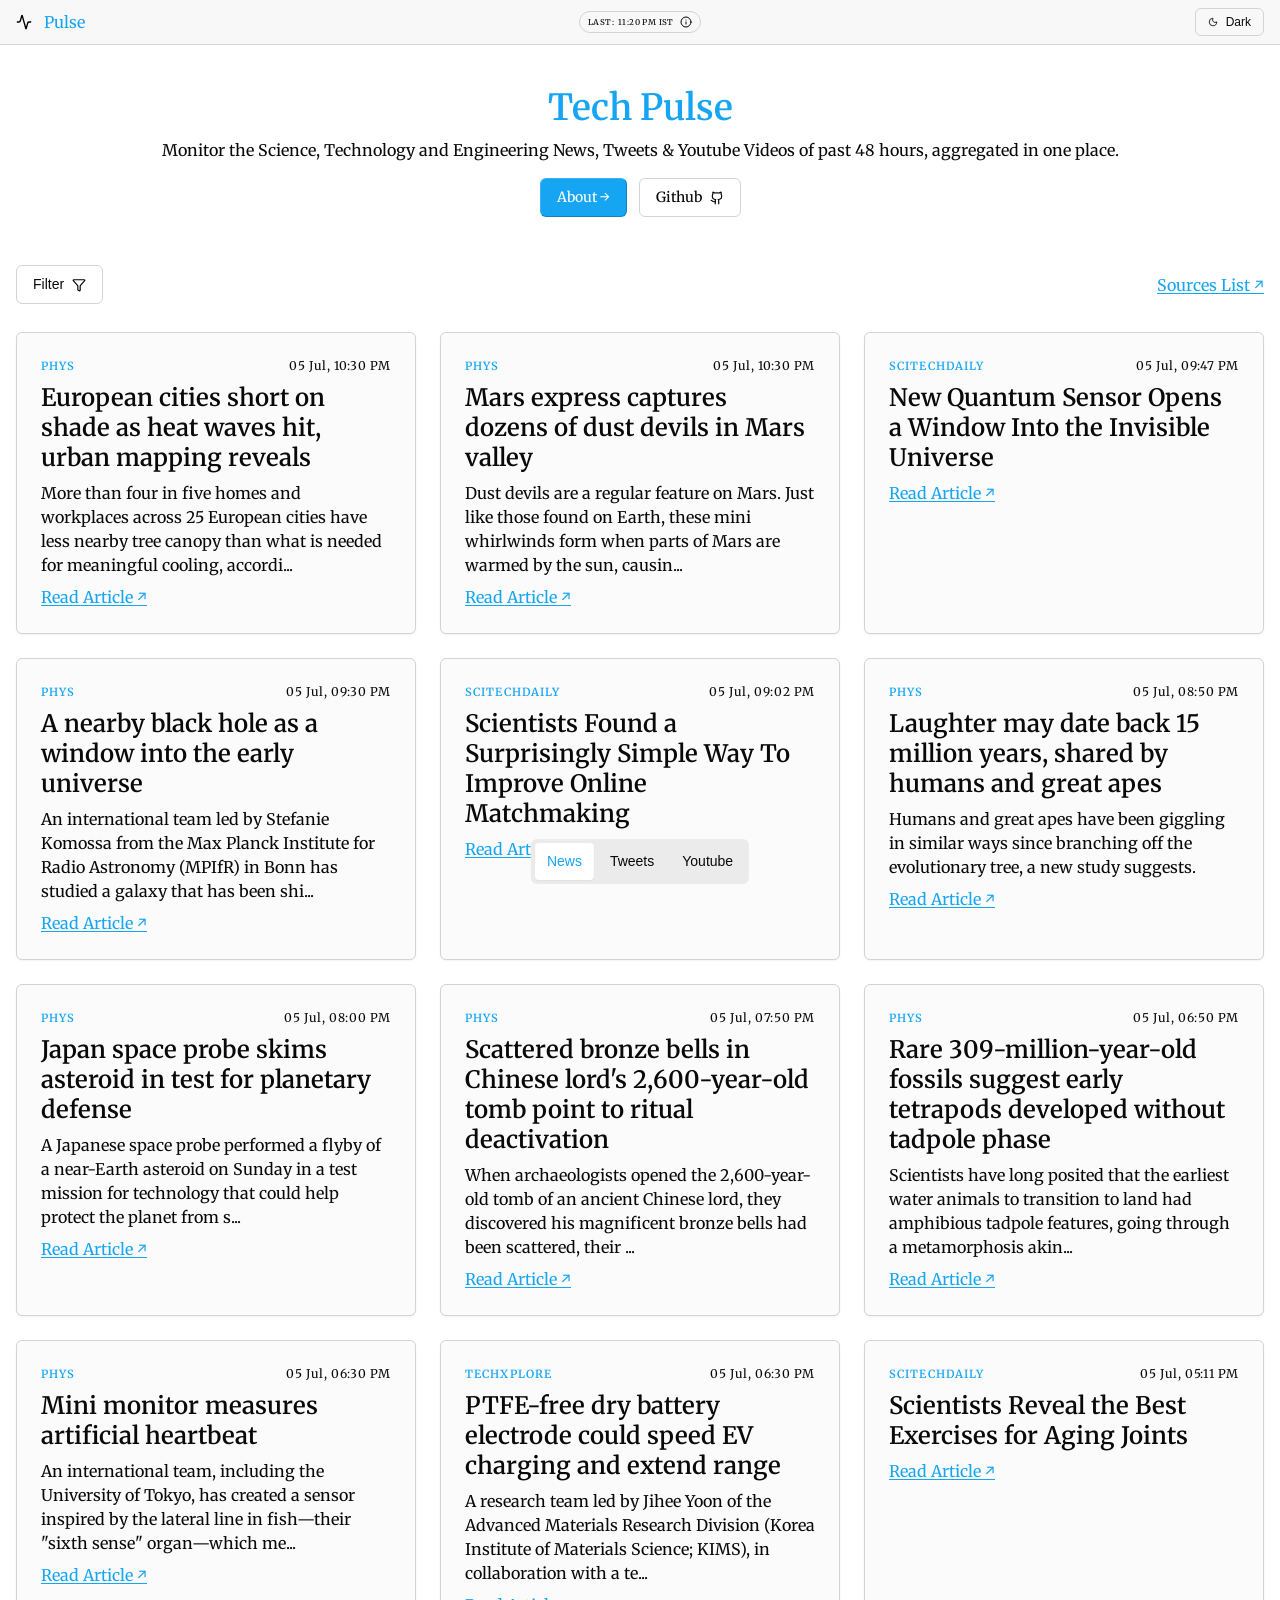
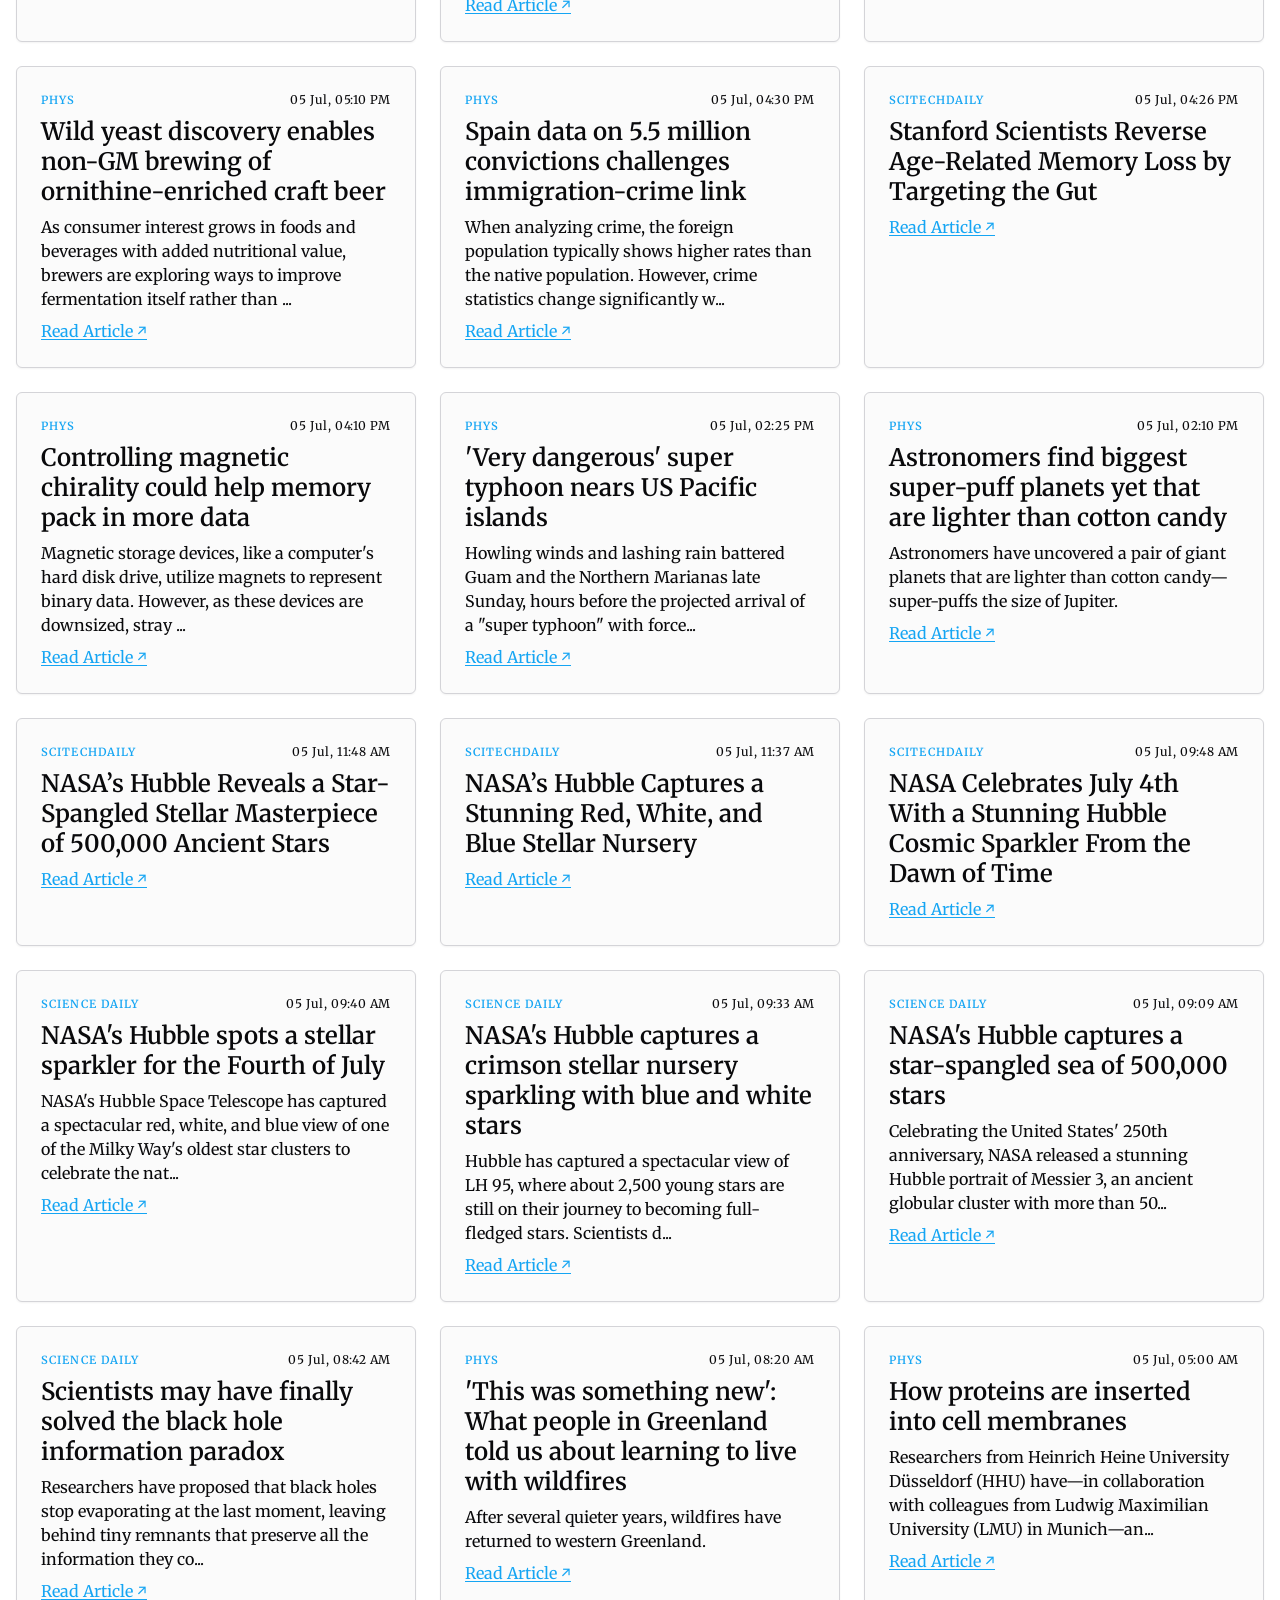
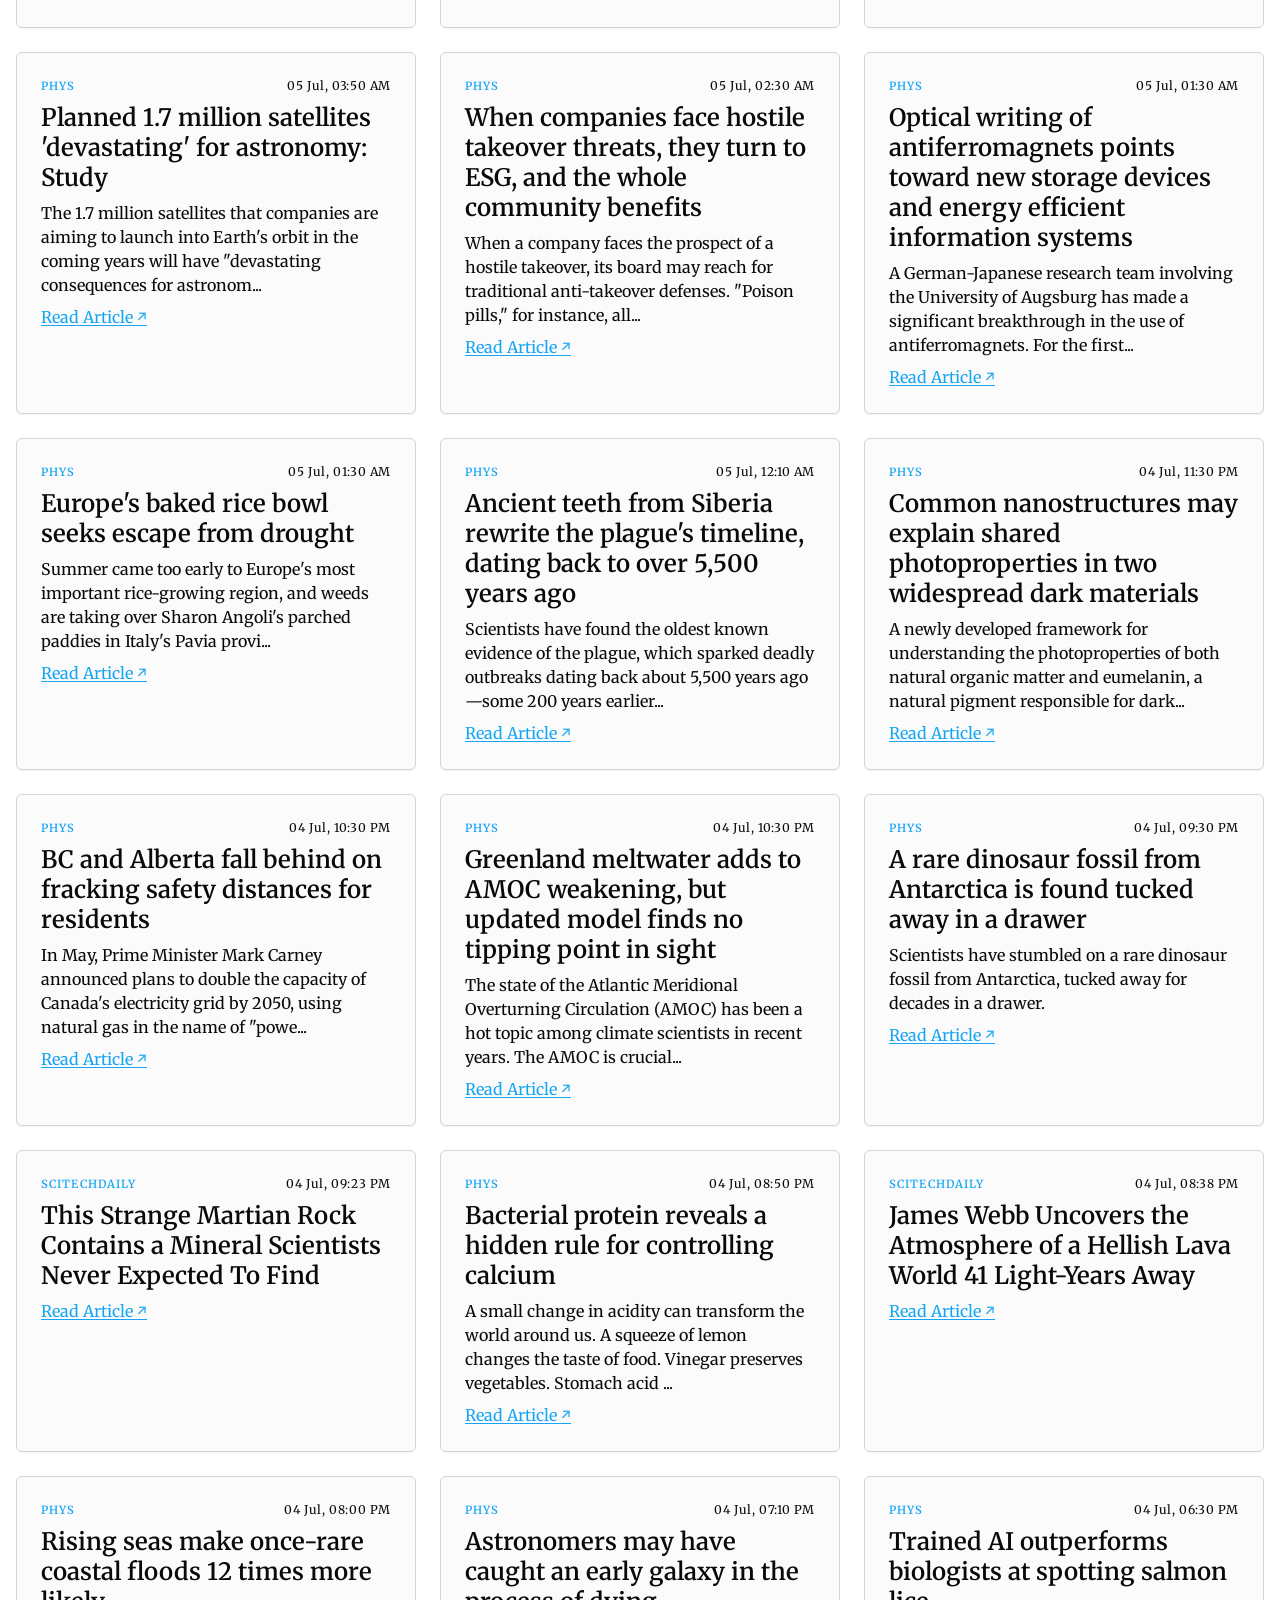
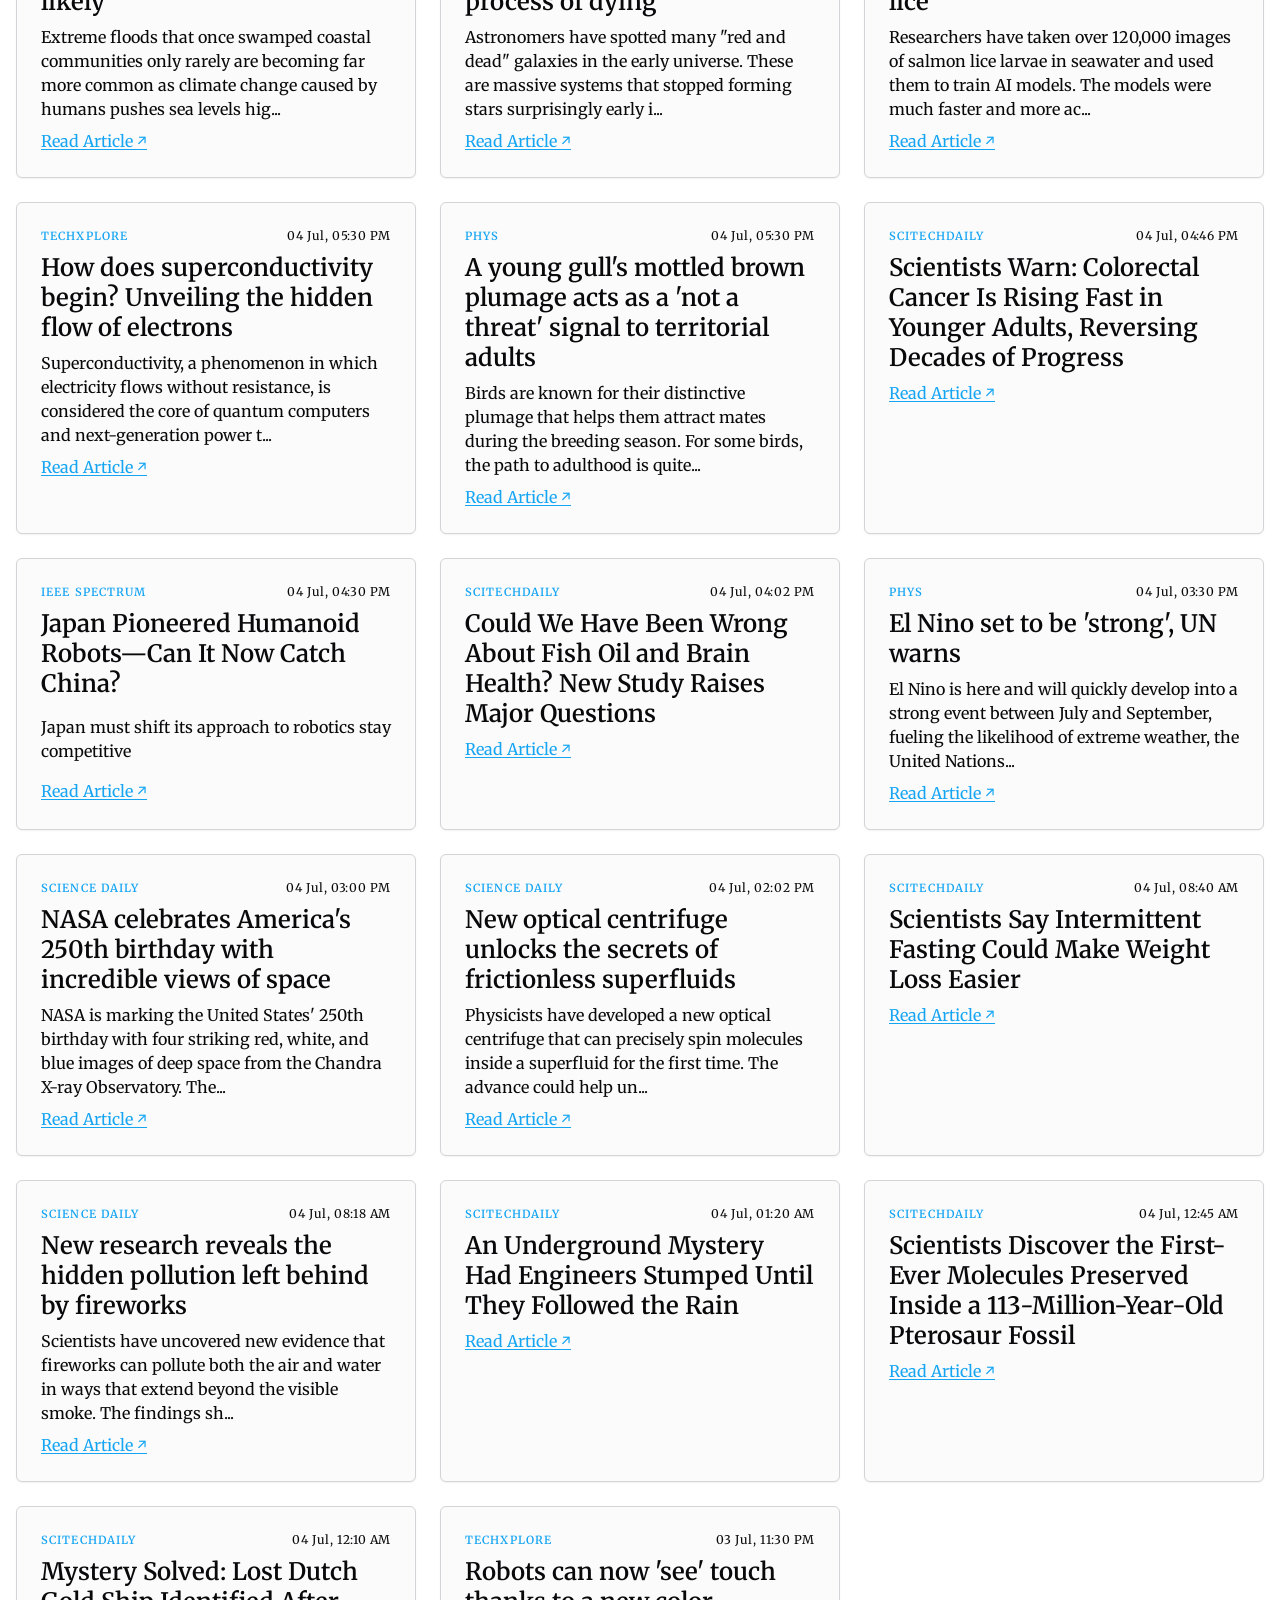
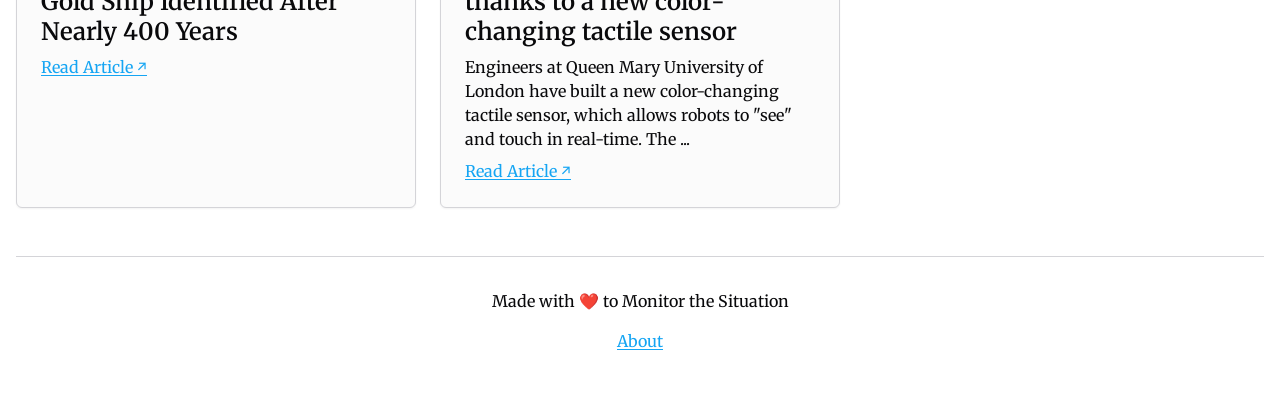
==== commit b9694c7e: "Index" ====
--- a/index.html
+++ b/index.html
@@ -29,7 +29,7 @@
             <img src="img/activity.svg" width="16" height="16">
             <span>Pulse</span>
         </div>
-        <div title="Updates Hourly" class="badge outline pulse" data-tooltip-placement="bottom">LAST:<span id="last-run">--:--</span><img id="info-icon" src="img/info.svg" alt="Info" width="12" height="auto">
+        <div title="Updates Twice a Day" class="badge outline pulse" data-tooltip-placement="bottom">LAST:<span id="last-run">--:--</span><img id="info-icon" src="img/info.svg" alt="Info" width="12" height="auto">
         </div>
         <button id="theme-toggle" class="button outline small hstack gap-2" onclick="toggleTheme()">
             <img id="theme-icon" src="img/moon.svg" alt="Theme" width="10" height="10">
--- a/src/css/style.css
+++ b/src/css/style.css
@@ -1,7 +1,7 @@
 :root {
     color-scheme: light dark;
     --font-sans: "Merriweather";
-    --primary-raw: #2274ed;
+    --primary-raw: #15a5f3;
 
     --background: #fff;
     --foreground: #09090b;
@@ -35,7 +35,7 @@
     --card-foreground: light-dark(#09090b, #fafafa);
     --nav-background: light-dark(#ecebeb, #343434);
     --head-background: light-dark(#f8f8f8, #343434);
-    --primary: light-dark(var(--primary-raw);, var(--primary-raw););
+    --primary: light-dark(var(--primary-raw), var(--primary-raw));
     --primary-foreground: light-dark(#fafafa, #18181b);
     --secondary: light-dark(#f4f4f5, #27272a);
     --secondary-foreground: light-dark(#574747, #fafafa);
@@ -71,7 +71,7 @@
             --card-foreground: #fafafa;
             --nav-background: #343434;
             --head-background: #343434;
-            --primary: var(--primary-raw);;
+            --primary: var(--primary-raw);
             --primary-foreground: #18181b;
             --secondary: #27272a;
             --secondary-foreground: #fafafa;
@@ -98,7 +98,7 @@
         --card-foreground: #fafafa;
         --nav-background: #343434;
         --head-background: #343434;
-        --primary: var(--primary-raw);;
+        --primary: var(--primary-raw);
         --primary-foreground: #18181b;
         --secondary: #27272a;
         --secondary-foreground: #fafafa;
@@ -124,7 +124,7 @@
         --card-foreground: #09090b;
         --nav-background: #ecebeb;
         --head-background: #f8f8f8;
-        --primary: var(--primary-raw);;
+        --primary: var(--primary-raw);
         --primary-foreground: #fafafa;
         --secondary: #f4f4f5;
         --secondary-foreground: #574747;
